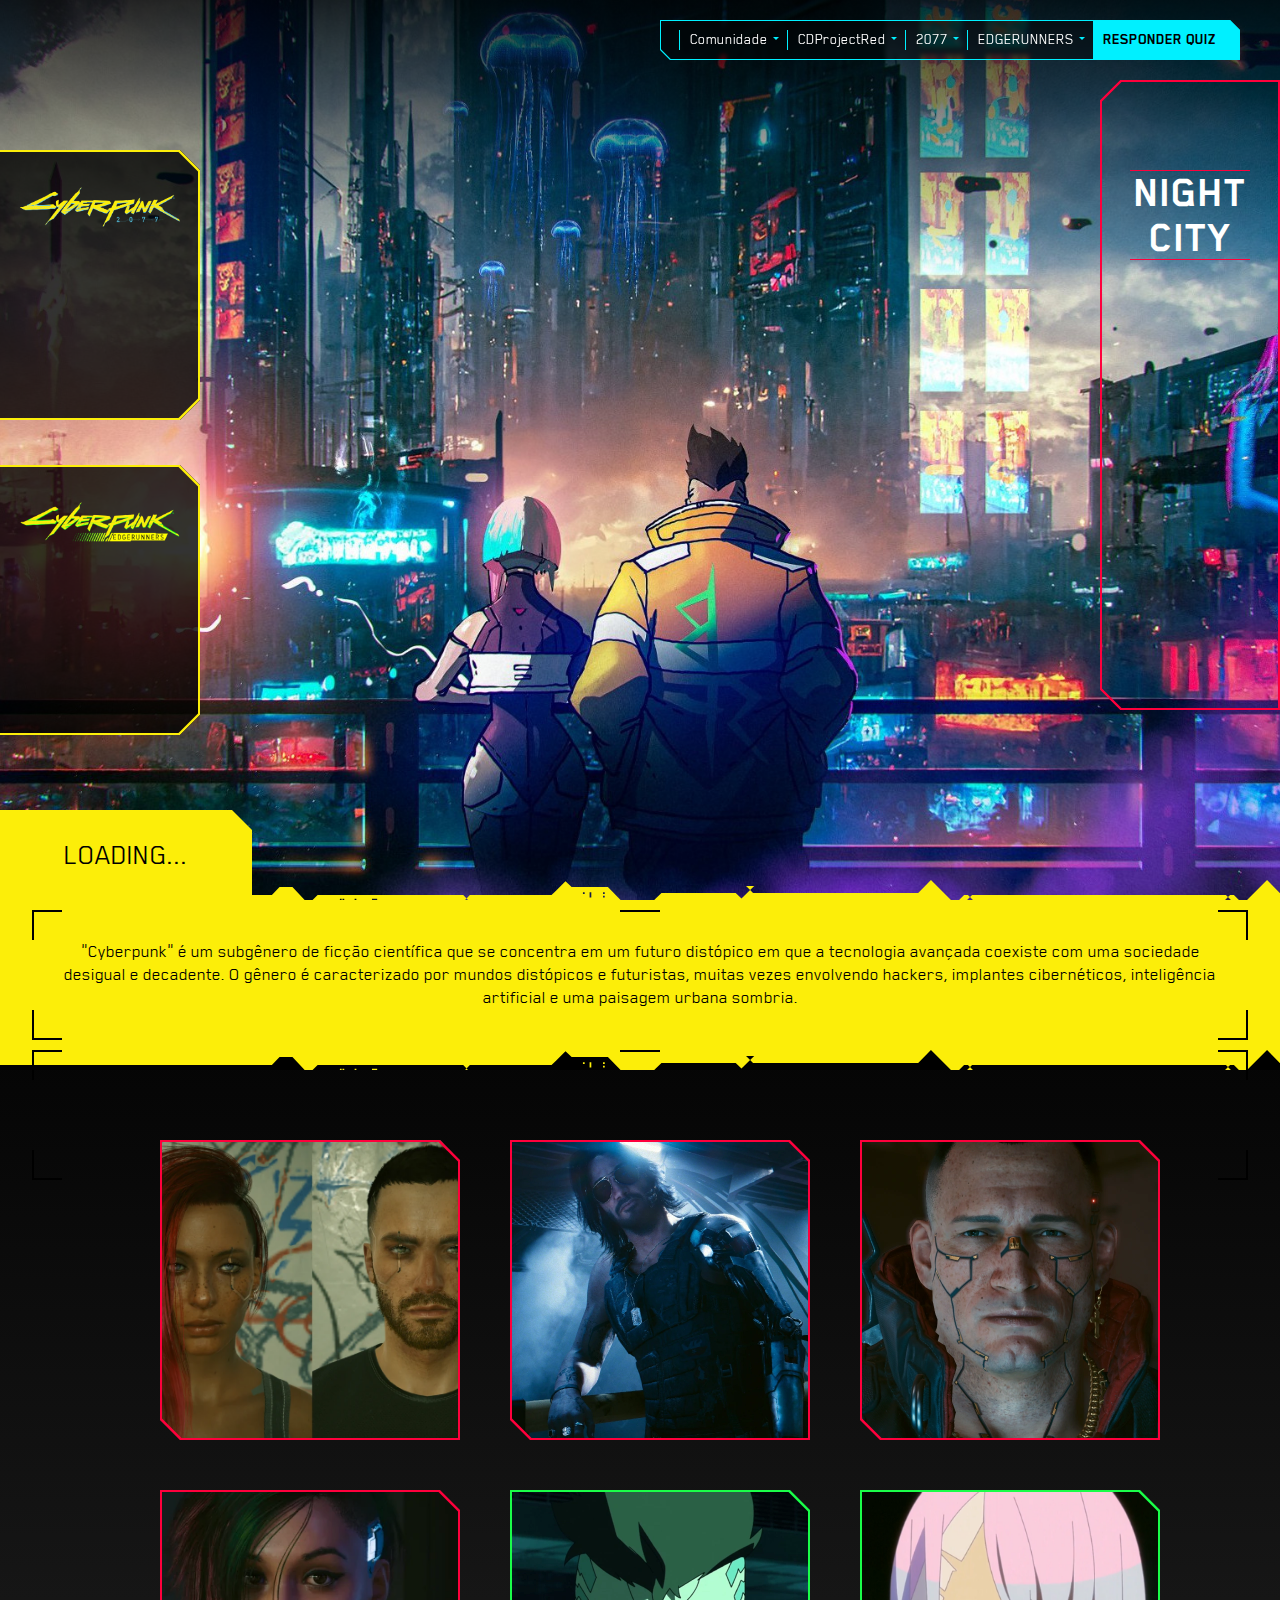
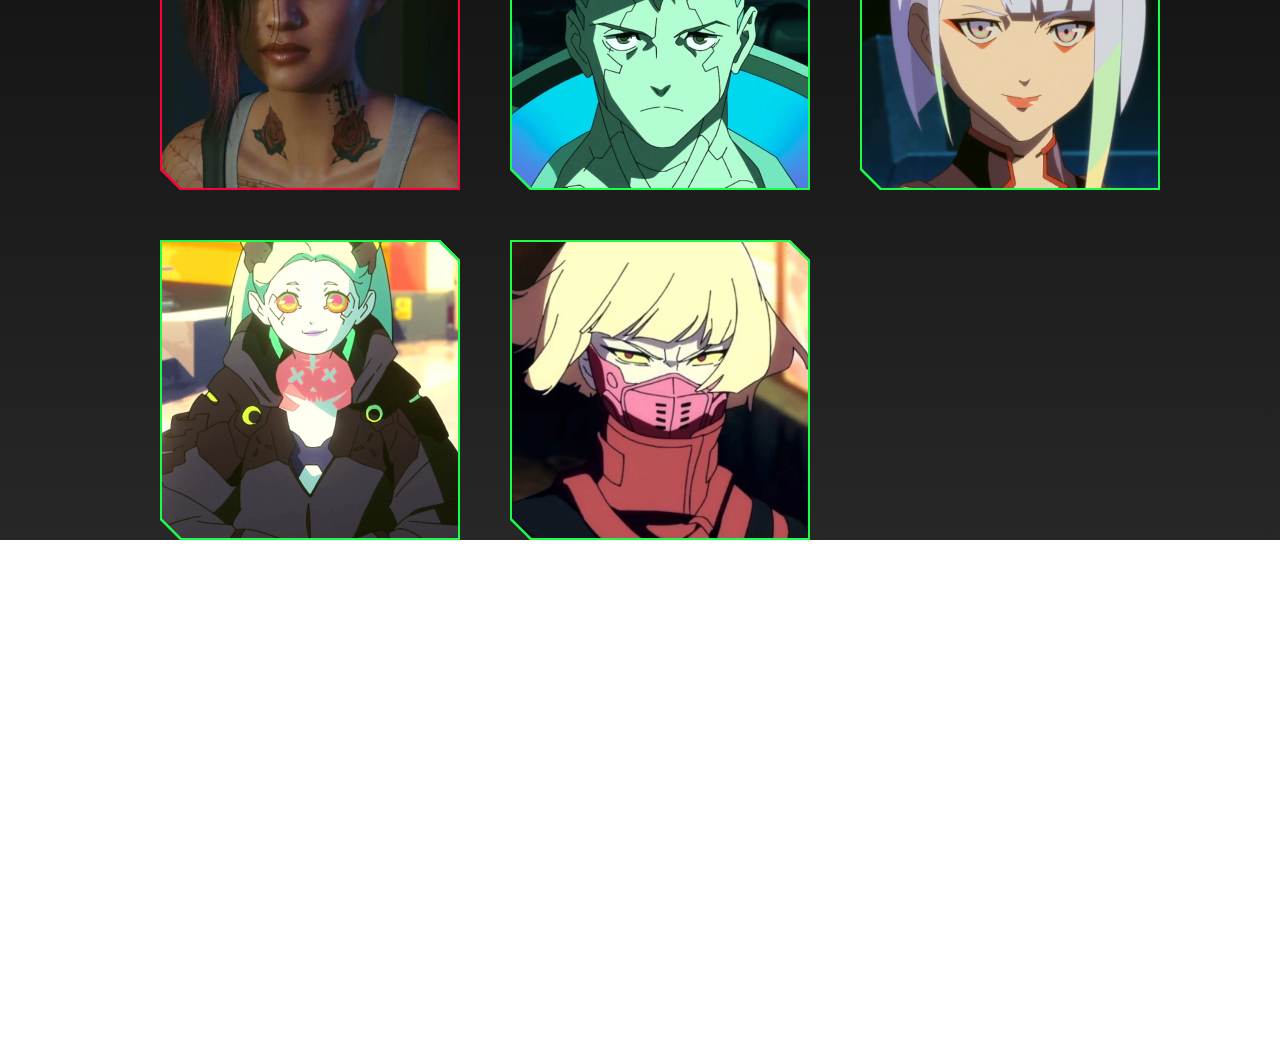
==== index.html @ 64bc7c27 "ttfrrrrrdd" ====
<!DOCTYPE html>
<html lang="pt-br">
<head>
    <meta charset="UTF-8">
    <meta http-equiv="X-UA-Compatible" content="IE=edge">
    <meta name="viewport" content="width=device-width, initial-scale=1.0">
    <link rel="stylesheet" href="main.css">
    <script defer async src="main.js"></script>
    <title>CyberPunk</title>
</head>
<body>
    <header>
        <div class="menu">
            <nav>
                <ul>
                    <li>
                        <span>Comunidade</span>
                        <ul>
                            <li>teste</li>
                            <li>teste</li>
                        </ul>
                    </li>
                    <li>
                        <span>CDProjectRed</span>
                        <ul>
                            <li>teste</li>
                            <li>teste</li>
                        </ul>
                    </li>
                    <li>
                        <span>2077</span>
                        <ul>
                            <li>teste</li>
                            <li>teste</li>
                        </ul>
                    </li>
                    <li>
                        <span>EDGERUNNERS</span>
                        <ul>
                            <li>teste</li>
                            <li>teste</li>
                        </ul>
                    </li>
                    <a href="quiz/quiz.html"><span>RESPONDER QUIZ</span></a>
                    <div class="canto"></div>
                </ul>
            </nav>
        </div>
        <div id="baixo">
            <div class="selecionar">
                <div>
                    <div class="esquerda">
                        <img src="img/logo-2077.png" alt="LOGO DO CYBERPUNK 2077">
                        <a href="https://google.com" class="bb">
                            SAIBA MAIS
                            <span>SAIBA MAIS</span>
                        </a>
                    </div>
                    <p>
                        Cyberpunk 2077 é um jogo eletrônico de RPG de ação desenvolvido pela CD Projekt Red e publicado pela CD Projekt. A história do jogo é ambientada em Night City, um mundo aberto situado no universo fictício de Cyberpunk. Ele é jogado a partir de uma perspectiva em primeira pessoa, com os jogadores controlando um mercenário personalizável conhecido como V, que pode adquirir habilidades de hacking e maquinários, um arsenal de armas de longo alcance e opções de combate no estilo corpo a corpo.
                    </p>
                </div>
                <div>
                    <div class="esquerda">
                        <img src="img/logo-edgerunners.png" alt="LOGO DO CYBERPUNK EDGEGUNNERS">
                        <a href="https://google.com" class="bb">
                            SAIBA MAIS
                            <span>SAIBA MAIS</span>
                        </a>
                    </div>
                    <p>
                        "Cyberpunk: Edgerunners" é uma série de anime baseada no universo do jogo de RPG "Cyberpunk 2077". Ela é uma colaboração entre a CD Projekt Red, a desenvolvedora do jogo, e a Netflix, uma plataforma de streaming de entretenimento. A série é ambientada no mesmo universo futurista distópico de alta tecnologia de "Cyberpunk 2077", com elementos de ficção científica, distopia, implantes cibernéticos e narrativas complexas. 
                    </p>
                </div>
            </div>
            <div id="lateral">
                <h1>NIGHT CITY</h1>
                <a href="#">DESCUBRA</a>
            </div>
        </div>
    </header>
    <main>
        <section id="conteudo">
            <div class="loading"><span>LOADING...</span></div>
                <section class="introducao">
                    <div>
                        <p>"Cyberpunk" é um subgênero de ficção científica que se concentra em um futuro distópico em que a tecnologia avançada coexiste com uma sociedade desigual e decadente. O gênero é caracterizado por mundos distópicos e futuristas, muitas vezes envolvendo hackers, implantes cibernéticos, inteligência artificial e uma paisagem urbana sombria.</p>
                    </div>
                    <div></div>
                </section>
                <section id="grid">
                    <div class="cp2077">
                        <div class="texto">
                            <p>Lorem ipsum dolor sit amet consectetur adipisicing elit. Sapiente sequi ad quaerat odit distinctio exercitationem corrupti, laboriosam recusandae, quia, voluptatum inventore eius est ex pariatur necessitatibus nam sit. Quisquam, atque!</p>
                        </div>
                    </div>
                    <div class="cp2077">
                        <div class="texto">
                            <p>Lorem ipsum dolor sit amet consectetur adipisicing elit. Sapiente sequi ad quaerat odit distinctio exercitationem corrupti, laboriosam recusandae, quia, voluptatum inventore eius est ex pariatur necessitatibus nam sit. Quisquam, atque!</p>
                        </div>
                    </div>
                    <div class="cp2077">
                        <div class="texto">
                            <p>Lorem ipsum dolor sit amet consectetur adipisicing elit. Sapiente sequi ad quaerat odit distinctio exercitationem corrupti, laboriosam recusandae, quia, voluptatum inventore eius est ex pariatur necessitatibus nam sit. Quisquam, atque!</p>
                        </div>
                    </div>
                    <div class="cp2077">
                        <div class="texto">
                            <p>Lorem ipsum dolor sit amet consectetur adipisicing elit. Sapiente sequi ad quaerat odit distinctio exercitationem corrupti, laboriosam recusandae, quia, voluptatum inventore eius est ex pariatur necessitatibus nam sit. Quisquam, atque!</p>
                        </div>
                    </div>
                    <div class="edgerunners">
                        <div class="texto2">
                            <p>Lorem ipsum dolor sit amet consectetur adipisicing elit. Sapiente sequi ad quaerat odit distinctio exercitationem corrupti, laboriosam recusandae, quia, voluptatum inventore eius est ex pariatur necessitatibus nam sit. Quisquam, atque!</p>
                        </div>
                    </div>
                    <div class="edgerunners">
                        <div class="texto2">
                            <p>Lorem ipsum dolor sit amet consectetur adipisicing elit. Sapiente sequi ad quaerat odit distinctio exercitationem corrupti, laboriosam recusandae, quia, voluptatum inventore eius est ex pariatur necessitatibus nam sit. Quisquam, atque!</p>
                        </div>
                    </div>
                    <div class="edgerunners">
                        <div class="texto2">
                            <p>Lorem ipsum dolor sit amet consectetur adipisicing elit. Sapiente sequi ad quaerat odit distinctio exercitationem corrupti, laboriosam recusandae, quia, voluptatum inventore eius est ex pariatur necessitatibus nam sit. Quisquam, atque!</p>
                        </div>
                    </div>
                    <div class="edgerunners">
                        <div class="texto2">
                            <p>Lorem ipsum dolor sit amet consectetur adipisicing elit. Sapiente sequi ad quaerat odit distinctio exercitationem corrupti, laboriosam recusandae, quia, voluptatum inventore eius est ex pariatur necessitatibus nam sit. Quisquam, atque!</p>
                        </div>
                    </div>
                </section>
                <!--
                Tanto o jogo "Cyberpunk 2077" quanto o anime "Cyberpunk: Edgerunners" se enquadram nesse subgênero. O jogo foi desenvolvido pela CD Projekt Red e lançado em dezembro de 2020. Ele se passa em um futuro distópico em Night City, uma metrópole gigantesca e violenta controlada por corporações poderosas. Os jogadores assumem o papel de um mercenário conhecido como "V", que busca uma imortalidade cibernética. O jogo tem sido elogiado por sua narrativa envolvente, gráficos impressionantes e jogabilidade imersiva, mas também criticado por bugs e problemas de desempenho no lançamento.
                O anime "Cyberpunk: Edgerunners" é uma série produzida pela Netflix em parceria com o estúdio Trigger. A história se passa em Night City alguns anos antes dos eventos do jogo "Cyberpunk 2077". A trama segue um jovem mercenário chamado "Edgerunner" que luta para sobreviver em um mundo onde a tecnologia se mistura com a criminalidade. O anime está previsto para ser lançado em 2022 e tem sido altamente antecipado pelos fãs do gênero cyberpunk e dos trabalhos anteriores do estúdio Trigger.
                -->
        </section>
    </main>
    <footer>

    </footer>
</body>
</html>
---- main.css ----
@keyframes glitch {
    0% {
        clip-path: polygon(0 2%,100% 2%,100% 5%,0 5%);
        opacity: 1;
        transform: translateZ(0)
    }

    2% {
        clip-path: polygon(0 78%,100% 78%,100% 100%,0 100%);
        transform: translate(-5px)
    }

    6% {
        clip-path: polygon(0 78%,100% 78%,100% 100%,0 100%);
        transform: translate(5px)
    }

    8% {
        clip-path: polygon(0 78%,100% 78%,100% 100%,0 100%);
        transform: translate(-5px)
    }

    9% {
        clip-path: polygon(0 78%,100% 78%,100% 100%,0 100%);
        transform: translate(0)
    }

    10% {
        clip-path: polygon(0 54%,100% 54%,100% 44%,0 44%);
        transform: translate3d(5px,0,0)
    }

    13% {
        clip-path: polygon(0 54%,100% 54%,100% 44%,0 44%);
        transform: translateZ(0)
    }

    13.1% {
        clip-path: polygon(0 0,0 0,0 0,0 0);
        transform: translate3d(5px,0,0)
    }

    15% {
        clip-path: polygon(0 60%,100% 60%,100% 40%,0 40%);
        transform: translate3d(5px,0,0)
    }

    20% {
        clip-path: polygon(0 60%,100% 60%,100% 40%,0 40%);
        transform: translate3d(-5px,0,0)
    }

    20.1% {
        clip-path: polygon(0 0,0 0,0 0,0 0);
        transform: translate3d(5px,0,0)
    }

    25% {
        clip-path: polygon(0 85%,100% 85%,100% 40%,0 40%);
        transform: translate3d(5px,0,0)
    }

    30% {
        clip-path: polygon(0 85%,100% 85%,100% 40%,0 40%);
        transform: translate3d(-5px,0,0)
    }

    30.1% {
        clip-path: polygon(0 0,0 0,0 0,0 0)
    }

    35% {
        clip-path: polygon(0 63%,100% 63%,100% 80%,0 80%);
        transform: translate(-5px)
    }

    40% {
        clip-path: polygon(0 63%,100% 63%,100% 80%,0 80%);
        transform: translate(5px)
    }

    45% {
        clip-path: polygon(0 63%,100% 63%,100% 80%,0 80%);
        transform: translate(-5px)
    }

    50% {
        clip-path: polygon(0 63%,100% 63%,100% 80%,0 80%);
        transform: translate(0)
    }

    55% {
        clip-path: polygon(0 10%,100% 10%,100% 0,0 0);
        transform: translate3d(5px,0,0)
    }

    60% {
        clip-path: polygon(0 10%,100% 10%,100% 0,0 0);
        opacity: 1;
        transform: translateZ(0)
    }

    60.1% {
        clip-path: polygon(0 0,0 0,0 0,0 0);
        opacity: 1
    }
    
    to {
        clip-path: polygon(0 0,0 0,0 0,0 0);
        opacity: 1
    }
}
@keyframes glitchc {
    0% {
        clip-path: polygon(0 2%,100% 2%,100% 5%,0 5%);
    }
    2% {
        clip-path: polygon(0 98%,100% 98%,100% 100%,0 100%);
        transform: translate(-80px)
    }
    6% {
        transform: translate(80px)
    }
    8% {
        transform: translate(-80px)
    }
    9% {
        transform: translate(0)
    }
    10% {
        clip-path: polygon(0 54%,100% 54%,100% 44%,0 44%);
        transform: translate(80px,0)
    }
    13.1% {
        clip-path: polygon(0 0,0 0,0 0,0 0);
    }
    15% {
        clip-path: polygon(0 60%,100% 60%,100% 50%,0 50%);
    }
    20.1% {
        clip-path: polygon(0 0,0 0,0 0,0 0);
    }
    25% {
        clip-path: polygon(0 85%,100% 85%,100% 70%,0 70%);
    }
    30% {
        transform: translate(-80px,0)
    }
    30.1% {
        clip-path: polygon(0 0,0 0,0 0,0 0)
    }
    35% {
        clip-path: polygon(0 63%,100% 63%,100% 80%,0 80%);
    }
    40% {
        transform: translate(80px)
    }
    45% {
        transform: translate(-80px)
    }
    50% {
        transform: translate(0)
    }
    55% {
        clip-path: polygon(0 10%,100% 10%,100% 0,0 0);
        transform: translate(80px,0)
    }
    60.1% {
        clip-path: polygon(0 0,100% 0,100% 100%, 0 100%);
        transform: translate(0, 0);
    }
}
@keyframes nightcity {
    0% {
        background-position: left;
        animation-delay: 5s;
        background-image: url(img/nightcity.webp);
    }
    30% {
        background-image: url(img/nightcity.jpg);
        background-position: right;
        animation-delay: 5s;
        opacity: 0.9;
    }
    50% {
        opacity: 1;
        background-image: url(img/nightcity.jpg);
        background-position: right;
        animation-delay: 5s;
    }
    80% {
        background-image: url(img/nightcity.webp);
        background-position: left;
        animation-delay: 5s;
        opacity: 0.9;
    }
    to {
        background-image: url(img/nightcity.webp);
        background-position: left;
        opacity: 1;
    }
}

@font-face {
    font-family: 'blender';
    src: url('fonts/blenderprobold.otf') format('truetype');
}
@font-face {
    font-family: 'blenderl';
    src: url('fonts/BlenderPro-Book.woff2') format('truetype');
}

:root {
    --cor-ciano: #00F0FF;
    --cor-amarelo: #FCEE09;
    --cor-vermelho: #FF003C;
    --cor-verde: #1afe49;
}

* {
    padding: 0;
    margin: 0;
}
html {
    font-size: 10px;
}
body {
    overflow-x: hidden;
    width: 100vw;
}

/* Cabeçalho */

header {
    background-image: url(img/back-edgerunners.jpg);
    background-position: center;
    background-size: cover;
    height: 100vh;
    width: inherit;
}
header::before {
    content: "";
    position: absolute;
    height: 30vh;
    width: 100vw;
    background-image: linear-gradient(to bottom, rgba(0, 0, 0, 0.8), rgba(0, 0, 0, 0));
}

/* Menu */

.menu {
    display: flex;
}
nav {
    color: white;
    font-size: 16px;
    font-family: 'blenderl', Arial, Helvetica, sans-serif;
    margin: 20px 40px 0 auto;
    height: 40px;
    width: 580px;
    backdrop-filter: blur(2px);
    z-index: 2;
}
nav::before {
    content: "";
    position: absolute;
    height: inherit;
    width: inherit;
    background-color: var(--cor-ciano);
    clip-path: polygon(
        0 0,
        calc(100% - 10px) 0,
        100% 10px,
        100% 100%,
        10px 100%,
        0 calc(100% - 10px),
        0 0,
        1px 1px,
        1px calc(100% - 10.7px),
        10.7px calc(100% - 1px),
        calc(100% - 1px) calc(100% - 1px),
        calc(100% - 1px) 10.7px,
        calc(100% - 10.7px) 1px,
        1px 1px);
}
nav::after {
    content: "";
    position: absolute;
    top: 0;
    left: 0;
    height: inherit;
    width: inherit;
    background-color: rgba(0, 0, 0, 0.383);
    clip-path: polygon(0 0, calc(100% - 10px) 0, 100% 10px, 100% 100%, 10px 100%, 0 calc(100% - 10px));
    z-index: -1;
}
nav > ul {
    display: flex;
    margin-left: 20px;
}
nav > ul > li, nav > ul > a {
    padding: 10px;
    padding-right: 20px;
    position: relative;
    list-style: none;
}
nav > ul > li > ul {
    position: absolute;
    width: 150px;
    height: 70px;
    color: white;
    background-color: rgba(0, 0, 0, 0.8);
    top: 100%;
    left: 0;
    backdrop-filter: blur(2px);
    clip-path: polygon(0 0, calc(100% - 10px) 0, 100% 10px, 100% 100%, 10px 100%, 0 calc(100% - 10px));
    list-style: none;
    visibility: hidden;
}
nav > ul > li > ul::before {
    content: "";
    position: absolute;
    width: inherit;
    height: inherit;
    top: 0;
    left: 0;
    background-color: var(--cor-ciano);
    clip-path: polygon(
        0 0,
        calc(100% - 10px) 0,
        100% 10px,
        100% 100%,
        10px 100%,
        0 calc(100% - 10px),
        0 0,
        1px 4px,
        1px calc(100% - 10.7px),
        10.7px calc(100% - 1px),
        calc(100% - 1px) calc(100% - 1px),
        calc(100% - 1px) 10.7px,
        calc(100% - 10.7px) 4px,
        1px 4px);
}
nav > ul > li > ul > li {
    position: relative;
    margin: 10px;
}
nav > ul > li > ul > li::before {
    content: "";
    position: absolute;
    left: -10px;
    top: 50%;
    background-color: var(--cor-ciano);
    height: 1px;
    width: 5px;
}
nav a {
    text-decoration: none;
    color: inherit;
    font-family: 'blender', Arial, Helvetica, sans-serif;
}
nav > ul > a {
    color: black;
    background-color: var(--cor-ciano);
    margin-left: -1px;
    height: 20px;
    width: 120px;
    clip-path: polygon(0 0, calc(100% - 10px) 0, 100% 10px, 100% 100%, 0 100%);
}
nav > ul > li:nth-child(4):hover ~ a::after {
    content: "";
    position: absolute;
    top: 10px;
    left: 0;
    height: 20px;
    width: 1px;
    background-color: black;
    z-index: 1;
}
nav > ul > li span::before {
    content: "";
    position: absolute;
    top: 10px;
    left: -1px;
    height: 20px;
    width: 1px;
    background-color: var(--cor-ciano);
}
nav > ul > li span::after {
    content: "";
    position: absolute;
    top: 17px;
    left: calc(100% - 15px);
    height: 3px;
    width: 6px;
    background-color: var(--cor-ciano);
    clip-path: polygon(
        0 0,
        100% 0,
        50% 100%
    );
    transition: .3s;
}
nav > ul > li:hover {
    color: black;
    background-color: var(--cor-ciano);
    cursor: default;
}
nav > ul > li:hover > ul {
    visibility: visible;
}
nav > ul > li:hover span::before {
    display: none;
}
.canto {
    position: absolute;
    height: 100%;
    width: 21px;
    left: 0;
    clip-path: polygon(0 0, 100% 0, 100% 100%, 10px 100%, 0 calc(100% - 10px));
}
nav > ul > li:nth-child(1):hover ~ .canto{
    background-color: var(--cor-ciano);
}

/* Selecionar o cyberpunk */

.selecionar {
    height: 70vh;
    width: 100%;
    display: grid;
    grid-template-rows: 1fr 1fr;
    margin: 10vh auto 10vh 0;
}
.selecionar > div {
    width: 20rem;
    height: 30vh;
    display: flex;
    align-items: center;
    background-color: rgba(0, 0, 0, 0.8);
    clip-path: polygon(
        0 0,
        calc(100% - 20px) 0,
        100% 20px,
        100% calc(100% - 20px),
        calc(100% - 20px) 100%,
        0 100%
    );
    position: relative;
    z-index: 1;
    transition: .5s;
}
.selecionar > div > .esquerda {
    display: flex;
    flex-direction: column;
    height: 33rem;
    width: 29rem;
    position: relative;
}
.selecionar > div > .esquerda::before {
    content: "";
    position: absolute;
    top: 0;
    left: 0;
    width: inherit;
    height: inherit;
    background-color: var(--cor-amarelo);
    clip-path: polygon(
        calc(100% - 1px) 6rem,
        100% 6rem,
        100% calc(100% - 6rem),
        calc(100% - 1px) calc(100% - 6rem)
    );
}
.selecionar > div > p {
    color: white;
    font-family: 'blenderl', Arial, Helvetica, sans-serif;
    padding: 2.5rem;
    margin-left: 3rem;
    font-size: 1.9rem;
    display: none;
    text-align: justify;
}
.selecionar > div:hover {
    width: 70rem;
    height: 33rem;
    transition: 1s;
    z-index: 1;
}
.selecionar > div:hover > p {
    animation: glitchc .7s ;
    animation-iteration-count: unset;
    display: block;
}
.selecionar > div:hover img {
    width: 24rem;
    height: 6rem;
    margin: 6rem 0 0 3rem;
    transition: 1s;
}
.selecionar > div:hover .bb {
    width: 10rem;
    opacity: 1;
    transition: 1s;
}
.selecionar > div::before {
    content: "";
    position: absolute;
    top: 0;
    left: 0;
    width: inherit;
    height: inherit;
    clip-path: polygon(
        0 0,
        calc(100% - 20px) 0,
        100% 20px,
        100% calc(100% - 20px),
        calc(100% - 20px) 100%,
        0 100%,
        0 0,
        
        0 2px,
        0 calc(100% - 2px),
        calc(100% - 21.5px) calc(100% - 2px),
        calc(100% - 2px) calc(100% - 21.5px),
        calc(100% - 2px) 21.5px,
        calc(100% - 21.5px) 2px,
        0 2px);
    background-color: var(--cor-amarelo);
}
.selecionar > div img {
    width: 16rem;
    height: 4rem;
    margin: auto;
    display: block;
}
.bb {
    padding: 1.4rem 5.4rem;
    margin: 8rem 0 0 4rem;
    position: relative;
    color: black;
    font-size: 2rem;
    font-family: 'blender', Arial, Helvetica, sans-serif;
    background-image: url(img/botao.svg);
    background-repeat: no-repeat;
    background-size: contain;
    text-decoration: none;
    list-style: none;
    display: inline-block;
    opacity: 0;
}
.bb span {
    animation: glitch 3.5s linear infinite;
    top: 0;
    left: 0;
    padding: inherit;
    width: inherit;
    position: absolute;
    color: inherit;
    font-size: inherit;
    font-family: 'blender', Arial, Helvetica, sans-serif;
    background-image: url(img/botao.svg);
    background-repeat: no-repeat;
    background-size: contain;
    text-decoration: none;
    list-style: none;
}

/* lateral */

#baixo {
    display: flex;
}
#lateral {
    height: 70vh;
    width: 20vh;
    margin-top: 20px;
    font-family: 'blender', Arial, Helvetica, sans-serif;
    clip-path: polygon(
        20px 0,
        100% 0,
        100% 100%,
        20px 100%,
        0 calc(100% - 20px),
        0 20px);
    transition: .3s;
    position: relative;
    box-shadow: 1px 1px black;
}
#lateral::before {
    content: "";
    position: absolute;
    height: inherit;
    width: inherit;
    background-color: var(--cor-vermelho);
    clip-path: polygon(
        20px 0,
        100% 0,
        100% 100%,
        20px 100%,
        0 calc(100% - 20px),
        0 20px,
        20px 0,

        21.5px 2px,
        2px 21.5px,
        2px calc(100% - 21.5px),
        21.5px calc(100% - 2px),
        calc(100% - 2px) calc(100% - 2px),
        calc(100% - 2px) 2px,
        21.5px 2px);
}
#lateral::after {
    content: "";
    position: absolute;
    left: 0;
    top: 0;
    width: inherit;
    height: inherit;
    clip-path: polygon(
        20px 0,
        100% 0,
        100% 100%,
        20px 100%,
        0 calc(100% - 20px),
        0 20px,
        20px 0);
    animation: nightcity 10s infinite;
    background-position: center;
    background-size: cover;
    background-repeat: no-repeat;
    z-index: -1;
}
#lateral:hover {
    width: 40vh;
    transition: .7s;
}
#lateral:hover h1 {
    width: 28vh;
    line-height: 10vh;
}
#lateral:hover h1::before {
    clip-path: polygon(
        0 2vh,
        2px 2vh,
        2px calc(100% - 2vh),
        0 calc(100% - 2vh),
        0 2vh,
        
        calc(100% - 2px) 2vh,
        calc(100% - 2px) calc(100% - 2vh),
        100% calc(100% - 2vh),
        100% 2vh);
}
#lateral:hover a {
    opacity: 1;
    transition: 1s;
}
#lateral:hover a::after {
    opacity: 1;
}
#lateral h1 {
    font-family: 'blender', Arial, Helvetica, sans-serif;
    font-size: 5vh;
    color: white;
    text-align: center;
    height: 10vh;
    width: 20vh;
    margin: auto;
    margin-top: 10vh;
    position: relative;
    line-height: 5vh;
}
#lateral h1::before {
    content: "";
    position: absolute;
    height: inherit;
    width: inherit;
    top: 0;
    left: 0;
    background-color: var(--cor-vermelho);
    clip-path: polygon(
        3rem 0,
        calc(100% - 3rem) 0,
        calc(100% - 3rem) 1px,
        3rem 1px,
        3rem 0,

        3rem calc(100% - 1px),
        calc(100% - 3rem) calc(100% - 1px),
        calc(100% - 3rem) 100%,
        3rem 100%
    );
}
#lateral a {
    display: block;
    color: var(--cor-ciano);
    text-decoration: none;
    width: 27vh;
    height: 6vh;
    margin: auto;
    margin-top: 30vh;
    background-color: rgba(0, 0, 0, 0.8);
    clip-path: polygon(3vh 0,
    100% 0,
    calc(100% - 3vh) 100%,
    0 100%);
    transition: .5s;
    font-size: 1.8vh;
    text-align: center;
    position: relative;
    line-height: 6vh;
    opacity: 0;
}
#lateral a::before {
    content: "";
    position: absolute;
    height: inherit;
    width: inherit;
    top: 0;
    left: 0;
    background-color: var(--cor-ciano);
    clip-path: polygon(
        5vh 0,
        100% 0,
        100% 100%,
        0 100%,
        0 calc(100% - 15px),
        13px calc(100% - 2px),
        100% calc(100% - 2px),
        100% 15px,
        calc(100% - 13px) 2px,
        0 2px);
}
#lateral a::after {
    content: "";
    position: absolute;
    height: inherit;
    width: inherit;
    top: 0;
    left: 0;
    background-color: var(--cor-ciano);
    clip-path: polygon(
        5vh 2vh,
        calc(5vh + 1px) 2vh,
        calc(5vh + 1px) 4vh,
        5vh 4vh,
        5vh 2vh,
        
        calc(100% - 5vh - 1px) 2vh,
        calc(100% - 5vh - 1px) 4vh,
        calc(100% - 5vh) 4vh,
        calc(100% - 5vh) 2vh);
    opacity: 0;
}

/* Conteudo */

main {
    position: relative;
}
#conteudo {
    color: white;
    background-image: linear-gradient(to bottom, black, rgb(39, 39, 39));
    text-align: justify;
    font-family: 'blenderl', Arial, Helvetica, sans-serif;
    display: flex;
    flex-direction: column;
    z-index: -2;
}
#conteudo .loading {
    height: 10vh;
    width: 28vh;
    display: flex;
    align-items: center;
    justify-content: center;
    font-size: 3rem;
    color: black;
    background-color: var(--cor-amarelo);
    clip-path: polygon(
        0 0,
        calc(100% - 20px) 0,
        100% 20px,
        100% 100%,
        0 100%
    );
    position: absolute;
    top: -10vh;
}

/* introducao */

.introducao {
    height: 17rem;
    width: 100vw;
    color: black;
    background-color: var(--cor-amarelo);
    text-align: center;
    font-size: 1.9rem;
    position: relative;
}
.introducao::before {
    content: "";
    position: absolute;
    top: -2rem;
    left: 0;
    width: 100%;
    height: 2rem;
    background-image: url(img/divisao-amarela.svg);
}
.introducao::after {
    content: "";
    position: absolute;
    transform: translate(0, -100%);
    top: 100%;
    left: 0;
    width: 100%;
    height: 2rem;
    background-image: url(img/divisao.svg);
}
.introducao div {
    height: 13rem;
    width: 95vw;
    margin: 1rem auto;
    position: relative;
}
.introducao div::before {
    content: "";
    position: absolute;
    height: inherit;
    width: inherit;
    top: 0;
    left: 0;
    background-color: black;
    clip-path: polygon(
        0 0,
        100% 0,
        100% 100%,
        0 100%,
        0 calc(100% - 3rem),
        2px calc(100% - 3rem),
        2px calc(100% - 2px),
        3rem calc(100% - 2px),
        3rem 100%,
        calc(100% - 3rem) 100%,
        calc(100% - 3rem) calc(100% - 2px),
        calc(100% - 2px) calc(100% - 2px),
        calc(100% - 2px) calc(100% - 3rem),
        100% calc(100% - 3rem),
        100% 3rem,
        calc(100% - 2px) 3rem,
        calc(100% - 2px) 2px,
        calc(100% - 3rem) 2px,
        calc(100% - 3rem) 0,
        calc(50% + 2rem) 0,
        calc(50% + 2rem) 2px,
        calc(50% - 2rem) 2px,
        calc(50% - 2rem) 0,
        3rem 0,
        3rem 2px,
        2px 2px,
        2px 3rem,
        0 3rem
    );
}
.introducao > div > p {
    padding: 3rem;
}

/* Grid */

#grid {
    width: 96rem;
    margin: auto;
    margin-top: 7rem;
    display: grid;
    grid-template-columns: 1fr 1fr 1fr;
    gap: 5rem;
}
#grid > div {
    width: 30rem;
    height: 30rem;
    margin: auto;
    position: relative;
}
#grid > div::before {
    content: "";
    position: absolute;
    width: inherit;
    height: inherit;
    clip-path: polygon(
        0 0,
        calc(100% - 20px) 0,
        100% 20px,
        100% 100%,
        20px 100%,
        0 calc(100% - 20px),
        0 0,
        2px 2px,
        2px calc(100% - 21.5px),
        21.5px calc(100% - 2px),
        calc(100% - 2px) calc(100% - 2px),
        calc(100% - 2px) 21.5px,
        calc(100% - 21.5px) 2px,
        2px 2px);
    z-index: 1;
}
#grid > .cp2077::before {
    background-color: var(--cor-vermelho);
}
#grid > .edgerunners::before {
    background-color: var(--cor-verde);
}
#grid > div::after {
    content: "";
    position: absolute;
    height: inherit;
    width: inherit;
    top: 0;
    left: 0;
    background-size: cover;
    background-position: center;
    clip-path: polygon(
        0 0,
        calc(100% - 20px) 0,
        100% 20px,
        100% 100%,
        20px 100%,
        0 calc(100% - 20px));
}

#grid > div:nth-child(1)::after {
    background-image: url(img/personagens/v.webp);
}
#grid > div:nth-child(2)::after {
    background-image: url(img/personagens/johnny.webp);
}
#grid > div:nth-child(3)::after {
    background-image: url(img/personagens/jackie.webp);
}
#grid > div:nth-child(4)::after {
    background-image: url(img/personagens/judy.webp);
}
#grid > div:nth-child(5)::after {
    background-image: url(img/personagens/david.webp);
}
#grid > div:nth-child(6)::after {
    background-image: url(img/personagens/lucy.webp);
}
#grid > div:nth-child(7)::after {
    background-image: url(img/personagens/rebecca.webp);
}
#grid > div:nth-child(8)::after {
    background-image: url(img/personagens/kiwi.webp);
}

.texto, .texto2 {
    position: absolute;
    height: 20rem;
    width: 50rem;
    top: 100%;
    left: 50%;
    transform: translate(-50%, 0);
    font-size: 2rem;
    background-color: rgba(0, 0, 0, 0.8);
    clip-path: polygon(
        calc(50% - 15rem + 20px) 0,
        calc(50% + 15rem) 0,
        calc(50% + 17rem) 1rem,
        100% 1rem,
        100% 100%,
        0 100%,
        0 1rem,
        calc(50% - 17rem) 1rem
    );
    z-index: 2;
    display: none;
    opacity: 0;
}
.texto::before, .texto2::before {
    content: "";
    position: absolute;
    width: inherit;
    height: inherit;
    clip-path: polygon(
        calc(50% - 15rem + 20px) 0,
        calc(50% + 15rem) 0,
        calc(50% + 17rem) 1rem,
        100% 1rem,
        100% 100%,
        0 100%,
        0 1rem,
        calc(50% - 17rem) 1rem,
        calc(50% - 15rem + 20px) 0,

        calc(50% - 15rem + 20px) 2rem,
        2px 2rem,
        2px calc(100% - 2px),
        calc(100% - 2px) calc(100% - 2px),
        calc(100% - 2px) 2rem,
        calc(50% - 15rem + 20px) 2rem
        );
    opacity: inherit;
}
.texto::before {
    background-color: var(--cor-vermelho);
}
.texto2::before {
    background-color: var(--cor-verde);
}
.texto p, .texto2 p {
    margin: 4rem 3rem;
    color: var(--cor-ciano);
}
#grid .cp2077:hover .texto, #grid .edgerunners:hover .texto2{
    display: block;
    opacity: 1;
}
/* Roda pé */

footer {
    height: 50rem;
}
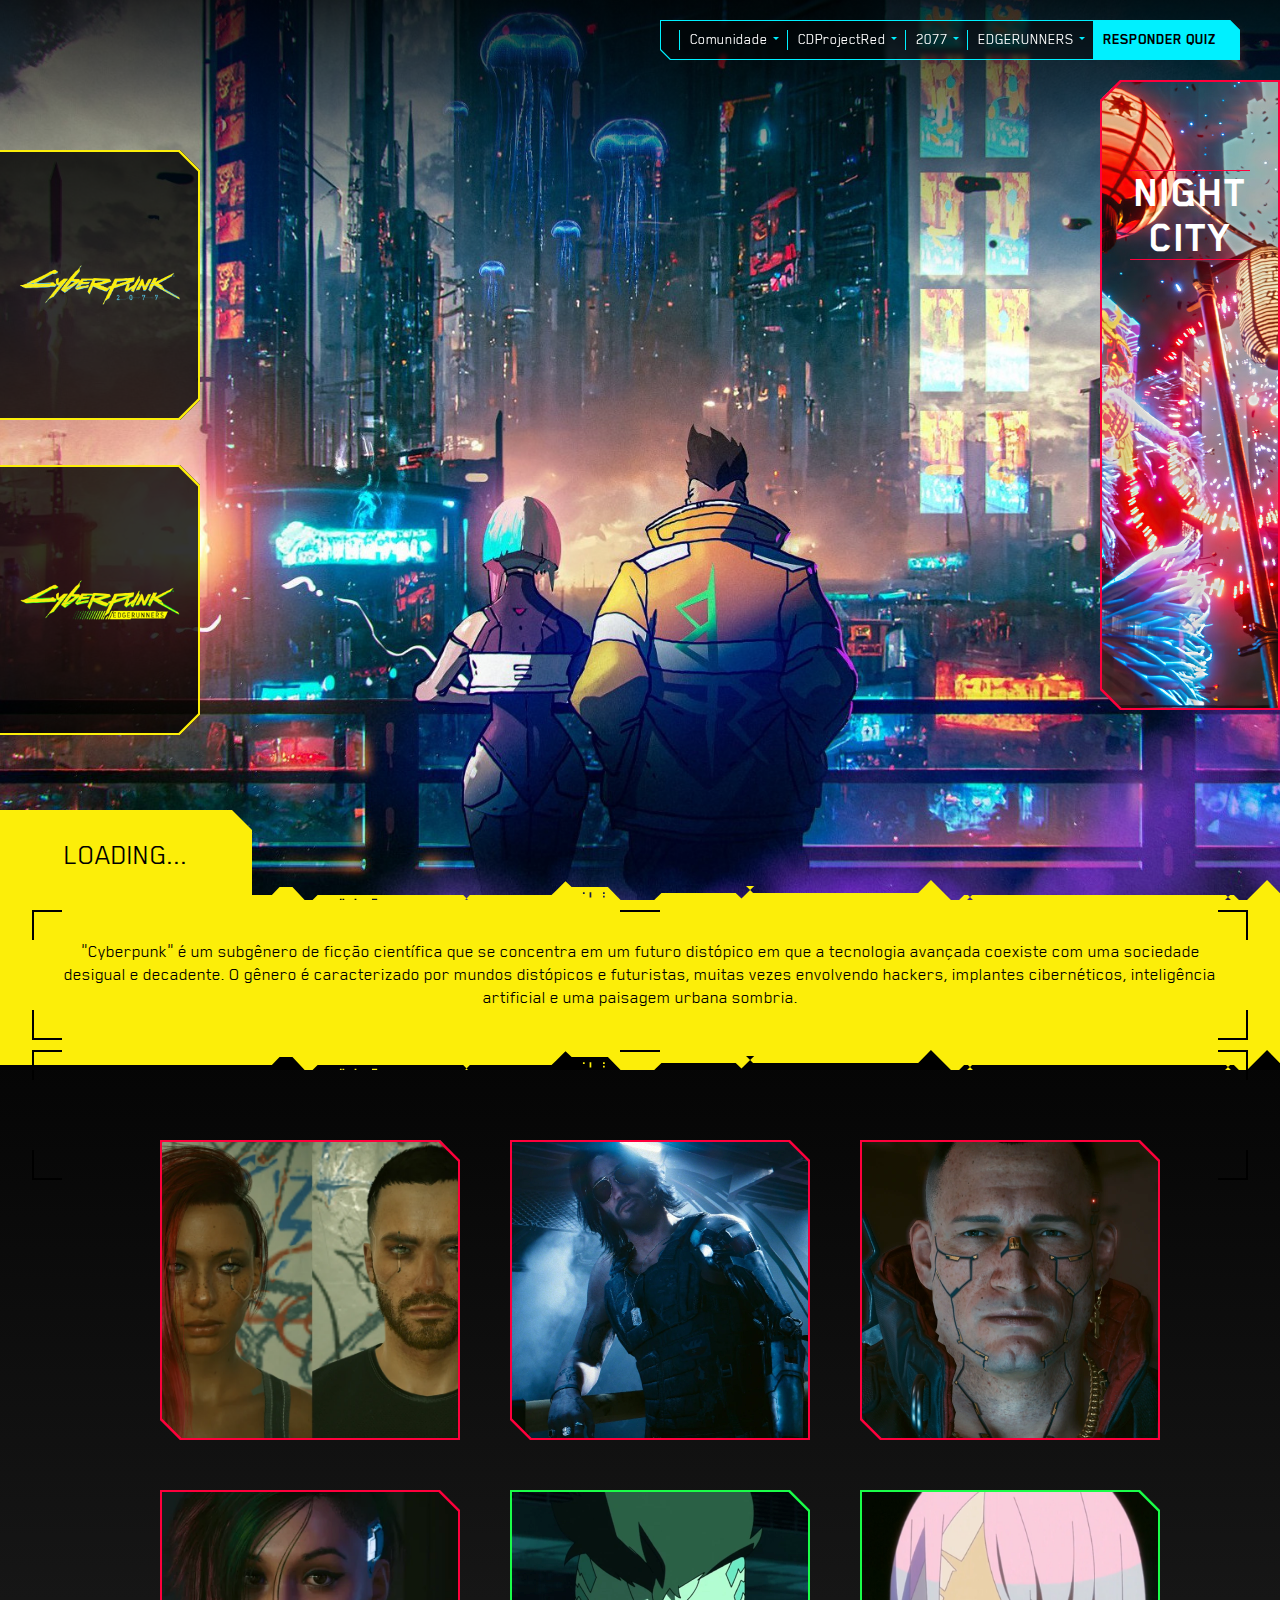
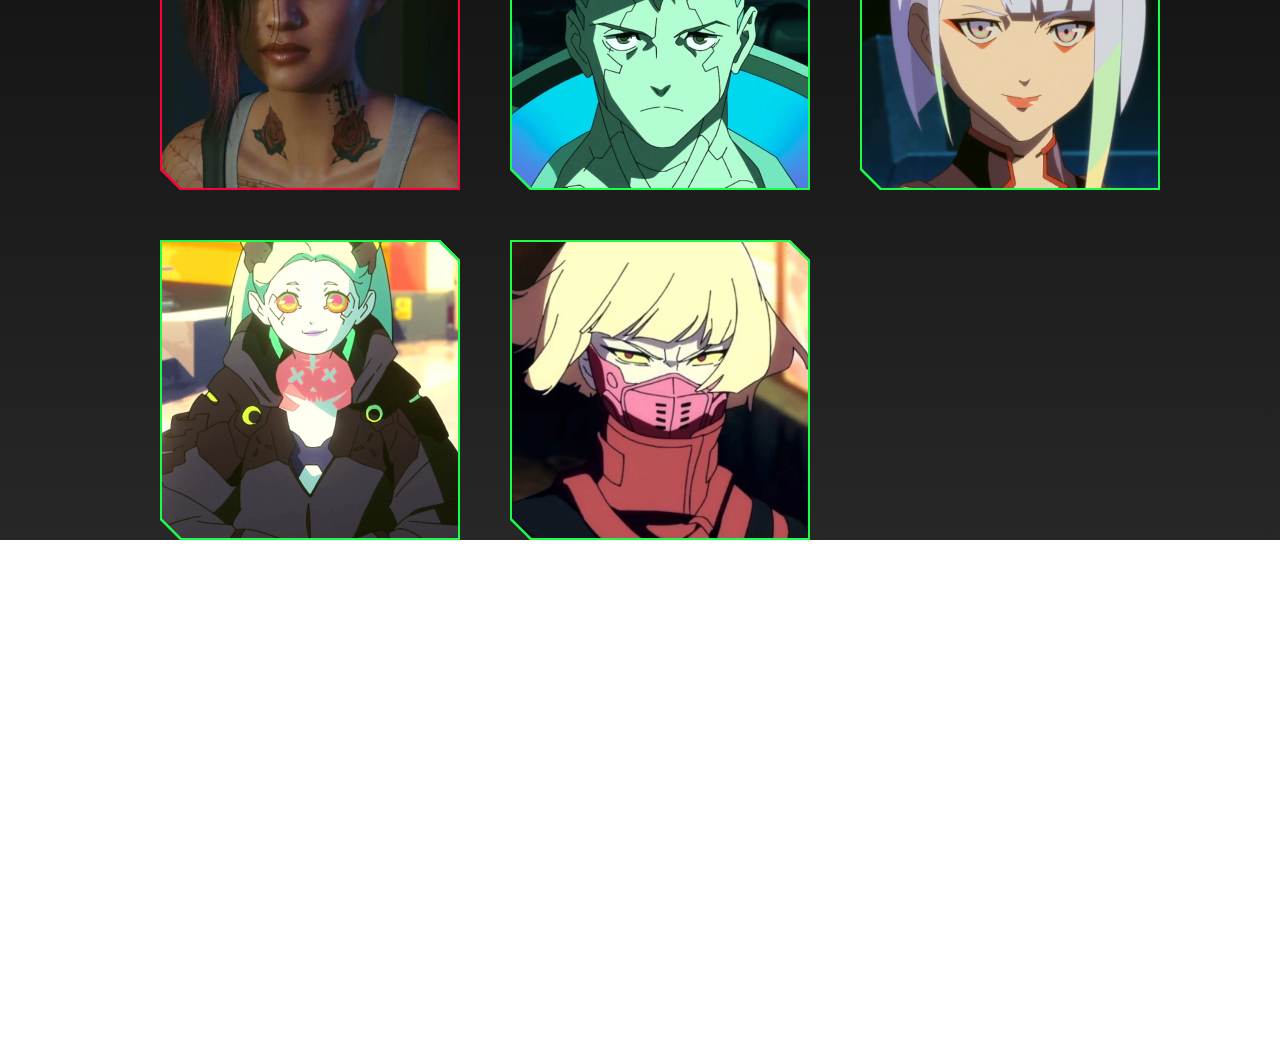
==== commit 67de36b1: "ffdfdffccccxc" ====
--- a/index.html
+++ b/index.html
@@ -76,6 +76,11 @@
             <div id="lateral">
                 <h1>NIGHT CITY</h1>
                 <a href="#">DESCUBRA</a>
+                <div class="textonightcity">
+                    <p>
+                        Night City possui amplas avenidas e densos arranha-céus urbanos que abrigam milhões de habitantes. Funciona como um estado independente, ostentando oficialmente o título de Cidade Livre, com a Corporação Arasaka exercendo uma forte influência sobre ela. A metrópole é considerada um local emocionante e empolgante para visitar, assim como um lugar interessante e vibrante para viver para aqueles com recursos, e um cenário infernal para os marginalizados da cidade. Seu slogan mundialmente famoso é "A Cidade dos Sonhos", originalmente alterado de "Cidade à Beira do Amanhã". Em 2077, Night City foi eleita o "Pior lugar para se viver na América".
+                    </p>
+                </div>
             </div>
         </div>
     </header>
--- a/main.css
+++ b/main.css
@@ -141,31 +141,6 @@
         clip-path: polygon(0 0,0 0,0 0,0 0);
     }
     25% {
-        clip-path: polygon(0 85%,100% 85%,100% 70%,0 70%);
-    }
-    30% {
-        transform: translate(-80px,0)
-    }
-    30.1% {
-        clip-path: polygon(0 0,0 0,0 0,0 0)
-    }
-    35% {
-        clip-path: polygon(0 63%,100% 63%,100% 80%,0 80%);
-    }
-    40% {
-        transform: translate(80px)
-    }
-    45% {
-        transform: translate(-80px)
-    }
-    50% {
-        transform: translate(0)
-    }
-    55% {
-        clip-path: polygon(0 10%,100% 10%,100% 0,0 0);
-        transform: translate(80px,0)
-    }
-    60.1% {
         clip-path: polygon(0 0,100% 0,100% 100%, 0 100%);
         transform: translate(0, 0);
     }
@@ -488,15 +463,15 @@
     z-index: 1;
 }
 .selecionar > div:hover > p {
-    animation: glitchc .7s ;
-    animation-iteration-count: unset;
     display: block;
 }
 .selecionar > div:hover img {
+    position: static;
+    transform: translate(0, 0);
+    animation: glitchc 1s ease-in-out;
     width: 24rem;
     height: 6rem;
     margin: 6rem 0 0 3rem;
-    transition: 1s;
 }
 .selecionar > div:hover .bb {
     width: 10rem;
@@ -531,7 +506,10 @@
 .selecionar > div img {
     width: 16rem;
     height: 4rem;
-    margin: auto;
+    position: absolute;
+    top: 50%;
+    left: 50%;
+    transform: translate(-50%, -50%);
     display: block;
 }
 .bb {
@@ -577,15 +555,13 @@
     margin-top: 20px;
     font-family: 'blender', Arial, Helvetica, sans-serif;
     clip-path: polygon(
-        20px 0,
+        0 0,
         100% 0,
         100% 100%,
-        20px 100%,
-        0 calc(100% - 20px),
-        0 20px);
+        0 100%
+    );
     transition: .3s;
     position: relative;
-    box-shadow: 1px 1px black;
 }
 #lateral::before {
     content: "";
@@ -609,6 +585,7 @@
         calc(100% - 2px) calc(100% - 2px),
         calc(100% - 2px) 2px,
         21.5px 2px);
+    z-index: 2;
 }
 #lateral::after {
     content: "";
@@ -625,39 +602,11 @@
         0 calc(100% - 20px),
         0 20px,
         20px 0);
-    animation: nightcity 10s infinite;
+    background-image: url(img/nightcity.jpg);
     background-position: center;
     background-size: cover;
     background-repeat: no-repeat;
-    z-index: -1;
-}
-#lateral:hover {
-    width: 40vh;
-    transition: .7s;
-}
-#lateral:hover h1 {
-    width: 28vh;
-    line-height: 10vh;
-}
-#lateral:hover h1::before {
-    clip-path: polygon(
-        0 2vh,
-        2px 2vh,
-        2px calc(100% - 2vh),
-        0 calc(100% - 2vh),
-        0 2vh,
-        
-        calc(100% - 2px) 2vh,
-        calc(100% - 2px) calc(100% - 2vh),
-        100% calc(100% - 2vh),
-        100% 2vh);
-}
-#lateral:hover a {
-    opacity: 1;
-    transition: 1s;
-}
-#lateral:hover a::after {
-    opacity: 1;
+    z-index: 1;
 }
 #lateral h1 {
     font-family: 'blender', Arial, Helvetica, sans-serif;
@@ -670,6 +619,7 @@
     margin-top: 10vh;
     position: relative;
     line-height: 5vh;
+    z-index: 2;
 }
 #lateral h1::before {
     content: "";
@@ -691,6 +641,7 @@
         calc(100% - 3rem) 100%,
         3rem 100%
     );
+    z-index: inherit;
 }
 #lateral a {
     display: block;
@@ -711,6 +662,7 @@
     position: relative;
     line-height: 6vh;
     opacity: 0;
+    z-index: 2;
 }
 #lateral a::before {
     content: "";
@@ -731,6 +683,7 @@
         100% 15px,
         calc(100% - 13px) 2px,
         0 2px);
+    z-index: inherit;
 }
 #lateral a::after {
     content: "";
@@ -752,6 +705,51 @@
         calc(100% - 5vh) 4vh,
         calc(100% - 5vh) 2vh);
     opacity: 0;
+    z-index: inherit;
+}
+#lateral .textonightcity {
+    height: 40rem;
+    width: 35rem;
+    position: absolute;
+    top: 10rem;
+    left: -35rem;
+    background-color: blue;
+    font-size: 2rem;
+    font-family: 'blenderl', Arial, Helvetica, sans-serif;
+    opacity: 0;
+}
+
+#lateral:hover {
+    clip-path: none;
+    width: 90vh;
+    transition: .7s;
+}
+#lateral:hover h1 {
+    width: 28vh;
+    line-height: 10vh;
+}
+#lateral:hover h1::before {
+    clip-path: polygon(
+        0 2vh,
+        2px 2vh,
+        2px calc(100% - 2vh),
+        0 calc(100% - 2vh),
+        0 2vh,
+        
+        calc(100% - 2px) 2vh,
+        calc(100% - 2px) calc(100% - 2vh),
+        100% calc(100% - 2vh),
+        100% 2vh);
+}
+#lateral:hover a {
+    opacity: 1;
+    transition: 1s;
+}
+#lateral:hover a::after {
+    opacity: 1;
+}
+#lateral:hover .textonightcity {
+    opacity: 1;
 }
 
 /* Conteudo */
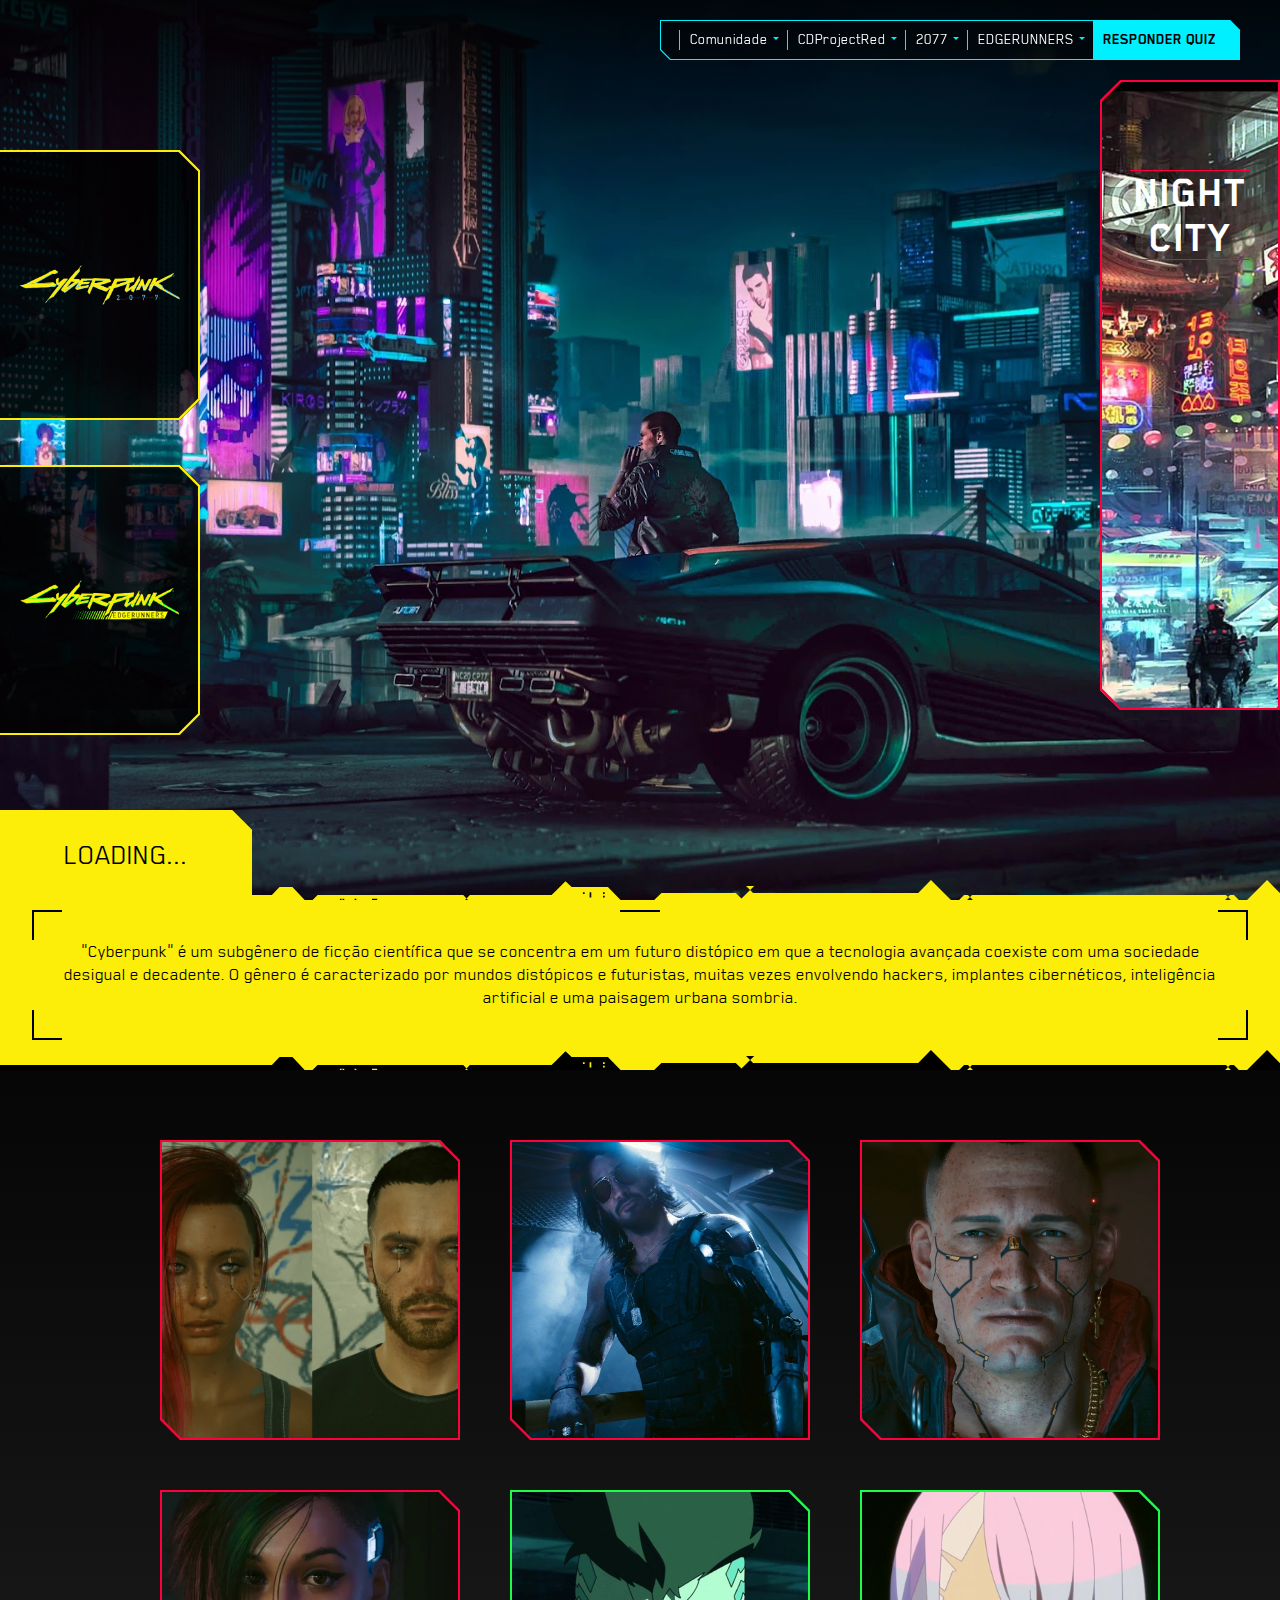
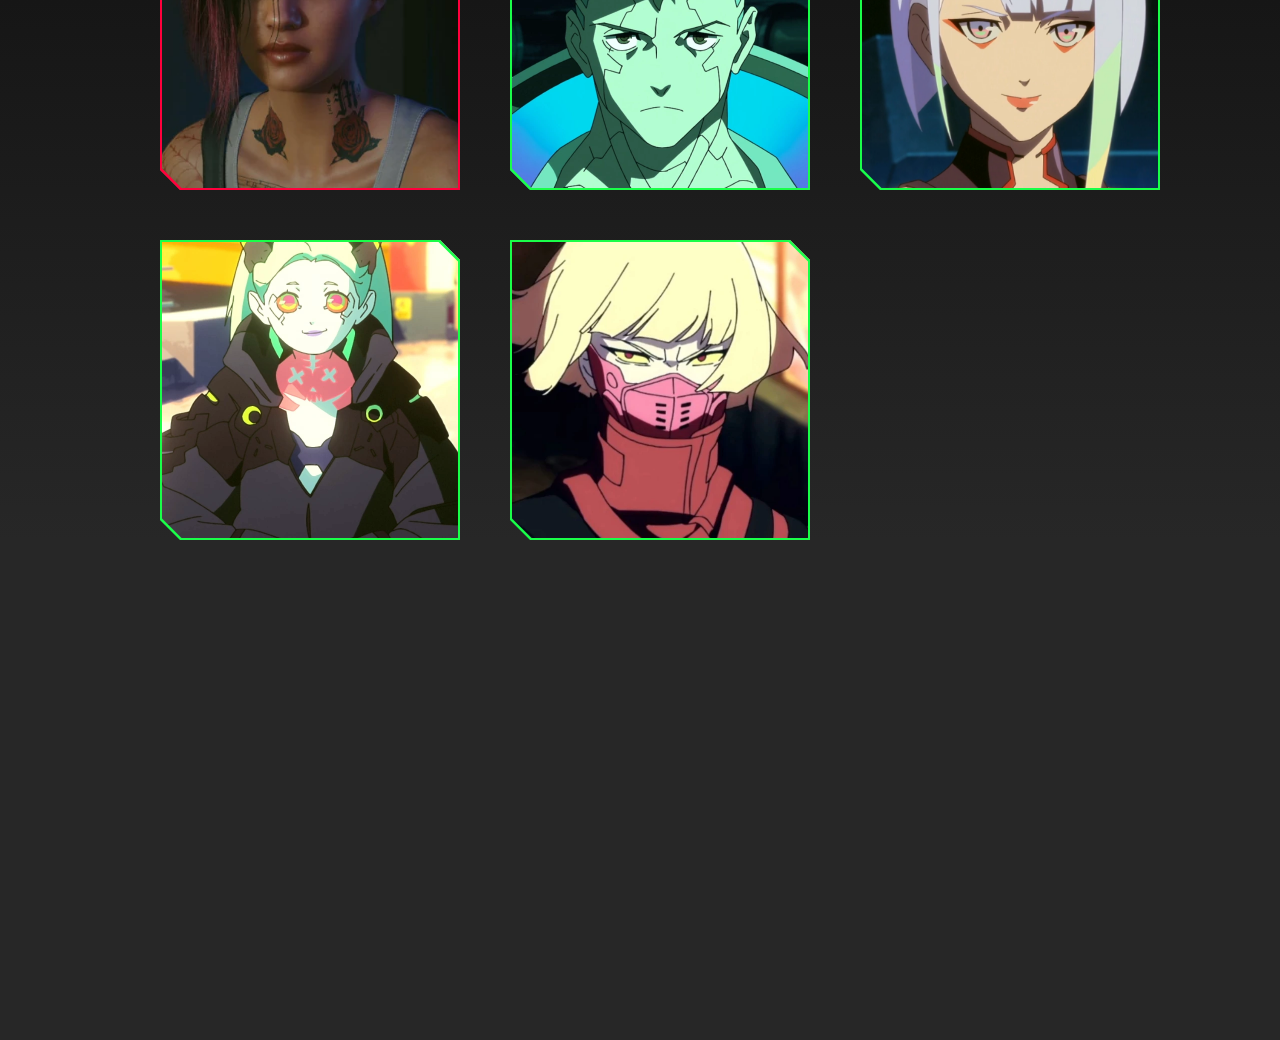
==== commit 9b8dd1df: "asd" ====
--- a/index.html
+++ b/index.html
@@ -86,52 +86,74 @@
     </header>
     <main>
         <section id="conteudo">
-            <div class="loading"><span>LOADING...</span></div>
+            <div class="loading">
+                LOADING...
+                <span>LOADING...</span>
+            </div>
                 <section class="introducao">
                     <div>
-                        <p>"Cyberpunk" é um subgênero de ficção científica que se concentra em um futuro distópico em que a tecnologia avançada coexiste com uma sociedade desigual e decadente. O gênero é caracterizado por mundos distópicos e futuristas, muitas vezes envolvendo hackers, implantes cibernéticos, inteligência artificial e uma paisagem urbana sombria.</p>
+                        <p>
+                            "Cyberpunk" é um subgênero de ficção científica que se concentra em um futuro distópico em que a tecnologia avançada coexiste com uma sociedade desigual e decadente. O gênero é caracterizado por mundos distópicos e futuristas, muitas vezes envolvendo hackers, implantes cibernéticos, inteligência artificial e uma paisagem urbana sombria.
+
+                        </p>
                     </div>
-                    <div></div>
                 </section>
                 <section id="grid">
                     <div class="cp2077">
                         <div class="texto">
-                            <p>Lorem ipsum dolor sit amet consectetur adipisicing elit. Sapiente sequi ad quaerat odit distinctio exercitationem corrupti, laboriosam recusandae, quia, voluptatum inventore eius est ex pariatur necessitatibus nam sit. Quisquam, atque!</p>
+                            <p>
+                                V, um apelido para Valerie/Vincent, é um mercenário envolvido em uma série de eventos singulares durante o ano de 2077, que desequilibraram o poder em Night City.
+                                V é o personagem controlado pelo jogador e o protagonista principal de Cyberpunk 2077. Seu gênero, aparência, atributos, vantagens e Caminhos de Vida são todos personalizáveis e têm um impacto na história.
+                            </p>
                         </div>
                     </div>
                     <div class="cp2077">
                         <div class="texto">
-                            <p>Lorem ipsum dolor sit amet consectetur adipisicing elit. Sapiente sequi ad quaerat odit distinctio exercitationem corrupti, laboriosam recusandae, quia, voluptatum inventore eius est ex pariatur necessitatibus nam sit. Quisquam, atque!</p>
+                            <p>
+                                Johnny Silverhand, nascido Robert John Linder, foi um famoso e influente rockerboy e o vocalista principal da banda Samurai antes de sua separação em 2008. Um veterano militar que definiu o movimento rockerboy para o que é hoje, ele foi a figura mais proeminente que lutou contra o governo corrupto da NUSA e megacorporações, frequentemente sendo descrito como um terrorista. Apesar de carismático e bastante cativante, Johnny também é conhecido por ser irracional, impulsivo e manipulador.
+                            </p>
                         </div>
                     </div>
                     <div class="cp2077">
                         <div class="texto">
-                            <p>Lorem ipsum dolor sit amet consectetur adipisicing elit. Sapiente sequi ad quaerat odit distinctio exercitationem corrupti, laboriosam recusandae, quia, voluptatum inventore eius est ex pariatur necessitatibus nam sit. Quisquam, atque!</p>
+                            <p>
+                                Jackie Welles era um mercenário de Heywood que se juntou a V para se tornarem lendas em Night City. Ele é um dos primeiros pontos de contato de V, além de ser parceiro do jogador durante várias missões. Ele valorizava a amizade, lealdade e família acima de tudo. Eventualmente, ele planejava cuidar de sua própria família e viver com luxo, mas ficou impaciente porque isso ainda era apenas um sonho difícil de alcançar.
+                            </p>
                         </div>
                     </div>
                     <div class="cp2077">
                         <div class="texto">
-                            <p>Lorem ipsum dolor sit amet consectetur adipisicing elit. Sapiente sequi ad quaerat odit distinctio exercitationem corrupti, laboriosam recusandae, quia, voluptatum inventore eius est ex pariatur necessitatibus nam sit. Quisquam, atque!</p>
+                            <p>
+                                Judy Álvarez é uma habilidosa técnica de braindance e membra dos Mox. Ela possui seu próprio apartamento no nordeste de Kabuki, em Watson. Judy é uma opção de romance possível para V em Cyberpunk 2077.
+                            </p>
                         </div>
                     </div>
                     <div class="edgerunners">
                         <div class="texto2">
-                            <p>Lorem ipsum dolor sit amet consectetur adipisicing elit. Sapiente sequi ad quaerat odit distinctio exercitationem corrupti, laboriosam recusandae, quia, voluptatum inventore eius est ex pariatur necessitatibus nam sit. Quisquam, atque!</p>
+                            <p>
+                                David Martinez é o protagonista de Cyberpunk: Edgerunners. Ele se tornou um mercenário e membro da equipe de edgerunners de Maine em 2076, quando esteve envolvido em uma série de eventos angustiantes que o levaram a alcançar o status de lenda de Night City.
+                            </p>
                         </div>
                     </div>
                     <div class="edgerunners">
                         <div class="texto2">
-                            <p>Lorem ipsum dolor sit amet consectetur adipisicing elit. Sapiente sequi ad quaerat odit distinctio exercitationem corrupti, laboriosam recusandae, quia, voluptatum inventore eius est ex pariatur necessitatibus nam sit. Quisquam, atque!</p>
+                            <p>
+                                Lucy é uma misteriosa netrunner de Night City. Ela é bastante introvertida e não gosta de falar muito sobre seu passado. Embora pareça inocente, ela não hesitará em matar alguém num piscar de olhos se ficar irritada. Lucy também considera Night City uma prisão e sonha em um dia deixá-la para viver na Lua.
+                            </p>
                         </div>
                     </div>
                     <div class="edgerunners">
                         <div class="texto2">
-                            <p>Lorem ipsum dolor sit amet consectetur adipisicing elit. Sapiente sequi ad quaerat odit distinctio exercitationem corrupti, laboriosam recusandae, quia, voluptatum inventore eius est ex pariatur necessitatibus nam sit. Quisquam, atque!</p>
+                            <p>
+                                Rebecca é uma jovem mulher muito afiada na língua, e tem uma tendência a ser extrema e imprevisível. Frequentemente, é mostrada se entregando totalmente em brigas, às vezes até rindo maniacamente. No entanto, Rebecca é leal e faz tudo pelo grupo de Maine, incluindo apoiar o recém-chegado David no que for possível.
+                            </p>
                         </div>
                     </div>
                     <div class="edgerunners">
                         <div class="texto2">
-                            <p>Lorem ipsum dolor sit amet consectetur adipisicing elit. Sapiente sequi ad quaerat odit distinctio exercitationem corrupti, laboriosam recusandae, quia, voluptatum inventore eius est ex pariatur necessitatibus nam sit. Quisquam, atque!</p>
+                            <p>
+                                Kiwi é uma mulher extremamente alta e esguia vestindo um longo casaco vermelho. Sua característica mais notável é uma máscara vermelha que cobre sua parte inferior do rosto e mandíbula, que está completamente ausente por baixo. Ela tem um corte de cabelo loiro claro estilo bob e olhos angulares e felinos. Seu corpo, que parece estar altamente modificado com ciberimplantes, está coberto por uma tatuagem com padrão de teia de aranha e seus mamilos e região pubiana são azuis, o que sugere que são implantes de algum tipo, se não totalmente estilísticos.
+                            </p>
                         </div>
                     </div>
                 </section>
--- a/main.css
+++ b/main.css
@@ -145,34 +145,66 @@
         transform: translate(0, 0);
     }
 }
-@keyframes nightcity {
-    0% {
-        background-position: left;
-        animation-delay: 5s;
-        background-image: url(img/nightcity.webp);
-    }
-    30% {
-        background-image: url(img/nightcity.jpg);
-        background-position: right;
-        animation-delay: 5s;
-        opacity: 0.9;
-    }
-    50% {
+@keyframes abrir {
+    from {
+        height: 2rem;
+        width: 0;
+        padding: 3rem 0;
+        left: 0;
+    }
+    70% {
+        height: 2rem;
+        width: 35rem;
+        padding: 3rem;
+        left: calc(-41rem + 2px);
+    }
+    to {
+        height: 40rem;
+        width: 35rem;
+    }
+}
+@keyframes txtnc {
+    from {
+        opacity: 0;
+    }
+    50%{
+        opacity: 0;
+    }
+    50.1% {
         opacity: 1;
-        background-image: url(img/nightcity.jpg);
-        background-position: right;
-        animation-delay: 5s;
-    }
-    80% {
-        background-image: url(img/nightcity.webp);
-        background-position: left;
-        animation-delay: 5s;
-        opacity: 0.9;
-    }
-    to {
-        background-image: url(img/nightcity.webp);
-        background-position: left;
-        opacity: 1;
+    }
+    50.2% {
+        clip-path: polygon(0 2%,100% 2%,100% 5%,0 5%);
+    }
+    52% {
+        clip-path: polygon(0 98%,100% 98%,100% 100%,0 100%);
+        transform: translate(-80px)
+    }
+    56% {
+        transform: translate(80px)
+    }
+    58% {
+        transform: translate(-80px)
+    }
+    59% {
+        transform: translate(0)
+    }
+    60% {
+        clip-path: polygon(0 54%,100% 54%,100% 44%,0 44%);
+        transform: translate(80px,0)
+    }
+    63.1% {
+        clip-path: polygon(0 0,0 0,0 0,0 0);
+    }
+    65% {
+        clip-path: polygon(0 60%,100% 60%,100% 50%,0 50%);
+    }
+    70.1% {
+        clip-path: polygon(0 0,0 0,0 0,0 0);
+    }
+    75% {
+        clip-path: polygon(0 0,100% 0,100% 100%, 0 100%);
+        transform: translate(0, 0);
     }
 }
 
@@ -207,7 +239,7 @@
 /* Cabeçalho */
 
 header {
-    background-image: url(img/back-edgerunners.jpg);
+    background-image: url(img/back-2077.jpg);
     background-position: center;
     background-size: cover;
     height: 100vh;
@@ -602,7 +634,7 @@
         0 calc(100% - 20px),
         0 20px,
         20px 0);
-    background-image: url(img/nightcity.jpg);
+    background-image: url(img/estilo-cyberpunk.jpg);
     background-position: center;
     background-size: cover;
     background-repeat: no-repeat;
@@ -710,18 +742,56 @@
 #lateral .textonightcity {
     height: 40rem;
     width: 35rem;
-    position: absolute;
-    top: 10rem;
-    left: -35rem;
-    background-color: blue;
+    padding: 3rem;
+    position: absolute;
+    top: 5rem;
+    left: calc(-41rem + 2px);
+    text-align: justify;
+    color: white;
+    background-color: rgba(0, 0, 0, 0.8);
     font-size: 2rem;
     font-family: 'blenderl', Arial, Helvetica, sans-serif;
+    clip-path: polygon(
+        0 0,
+        calc(100% - 20px) 0,
+        100% 20px,
+        100% 100%,
+        20px 100%,
+        0 calc(100% - 20px)
+    );
+    transition: .5s;
     opacity: 0;
+    z-index: 1;
+}
+.textonightcity::before {
+    content: "";
+    position: absolute;
+    top: 0;
+    left: 0;
+    height: inherit;
+    width: inherit;
+    padding: inherit;
+    background-color: var(--cor-vermelho);
+    clip-path: polygon(
+        0 0,
+        calc(100% - 20px) 0,
+        100% 20px,
+        100% 100%,
+        20px 100%,
+        0 calc(100% - 20px),
+        0 0,
+        2px 2px,
+        2px calc(100% - 21.5px),
+        21.5px calc(100% - 2px),
+        calc(100% - 2px) calc(100% - 2px),
+        calc(100% - 2px) 21.5px,
+        calc(100% - 21.5px) 2px,
+        2px 2px);
 }
 
 #lateral:hover {
     clip-path: none;
-    width: 90vh;
+    width: 80vh;
     transition: .7s;
 }
 #lateral:hover h1 {
@@ -749,7 +819,11 @@
     opacity: 1;
 }
 #lateral:hover .textonightcity {
+    animation: abrir .8s ease-in-out;
     opacity: 1;
+}
+#lateral:hover .textonightcity p {
+    animation: txtnc 1.2s ease-in-out;
 }
 
 /* Conteudo */
@@ -784,6 +858,18 @@
     );
     position: absolute;
     top: -10vh;
+}
+#conteudo .loading span {
+    position: absolute;
+    top: 0;
+    left: 0;
+    height: inherit;
+    width: inherit;
+    display: flex;
+    align-items: center;
+    justify-content: center;
+    background-color: var(--cor-amarelo);
+    animation: glitch 3s infinite;
 }
 
 /* introducao */
@@ -1014,8 +1100,34 @@
     display: block;
     opacity: 1;
 }
+
+#grid div:nth-child(1) .texto {
+    height: 26rem;
+}
+#grid div:nth-child(2) .texto {
+    height: 30rem;
+}
+#grid div:nth-child(3) .texto {
+    height: 26rem;
+}
+#grid div:nth-child(4) .texto {
+    height: 16rem;
+}
+#grid div:nth-child(5) .texto2 {
+    height: 21rem;
+}
+#grid div:nth-child(6) .texto2 {
+    height: 21rem;
+}
+#grid div:nth-child(7) .texto2 {
+    height: 23rem;
+}
+#grid div:nth-child(8) .texto2 {
+    height: 33rem;
+}
 /* Roda pé */
 
 footer {
     height: 50rem;
+    background-color: rgb(39, 39, 39);
 }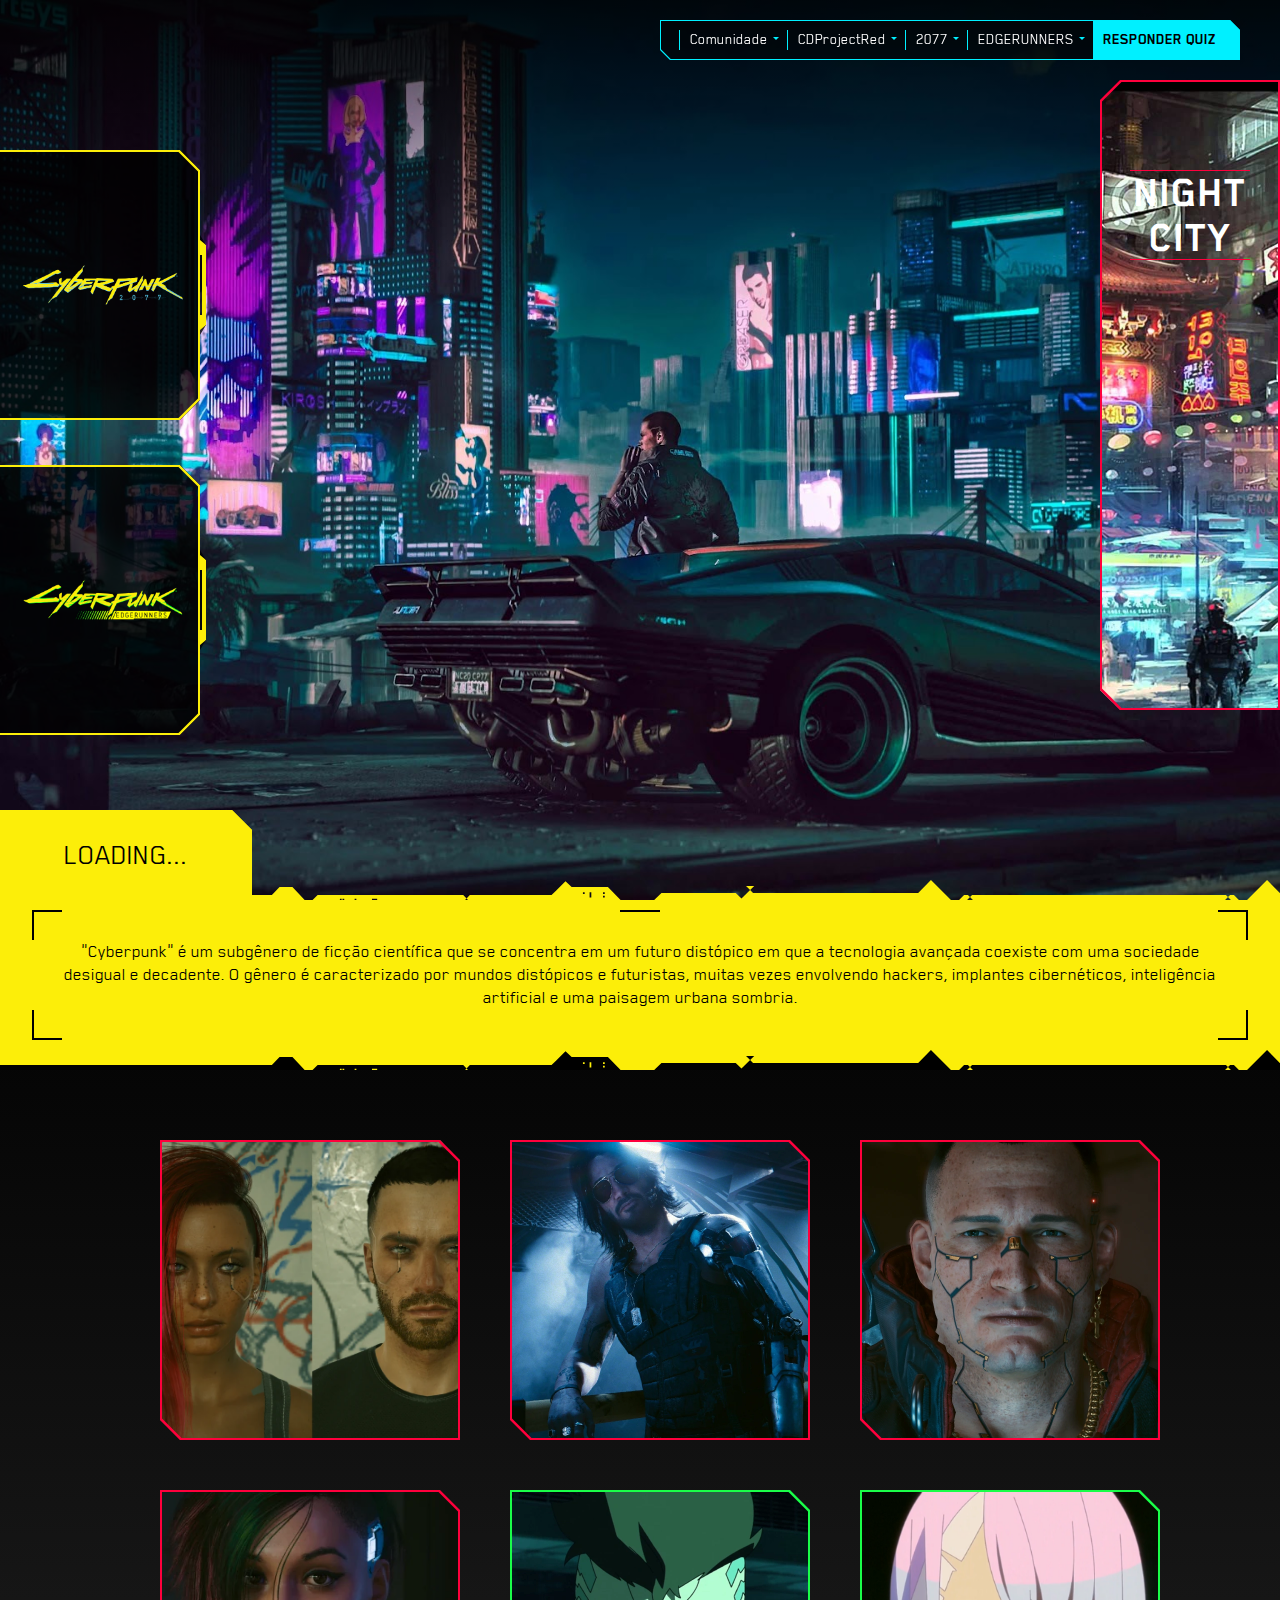
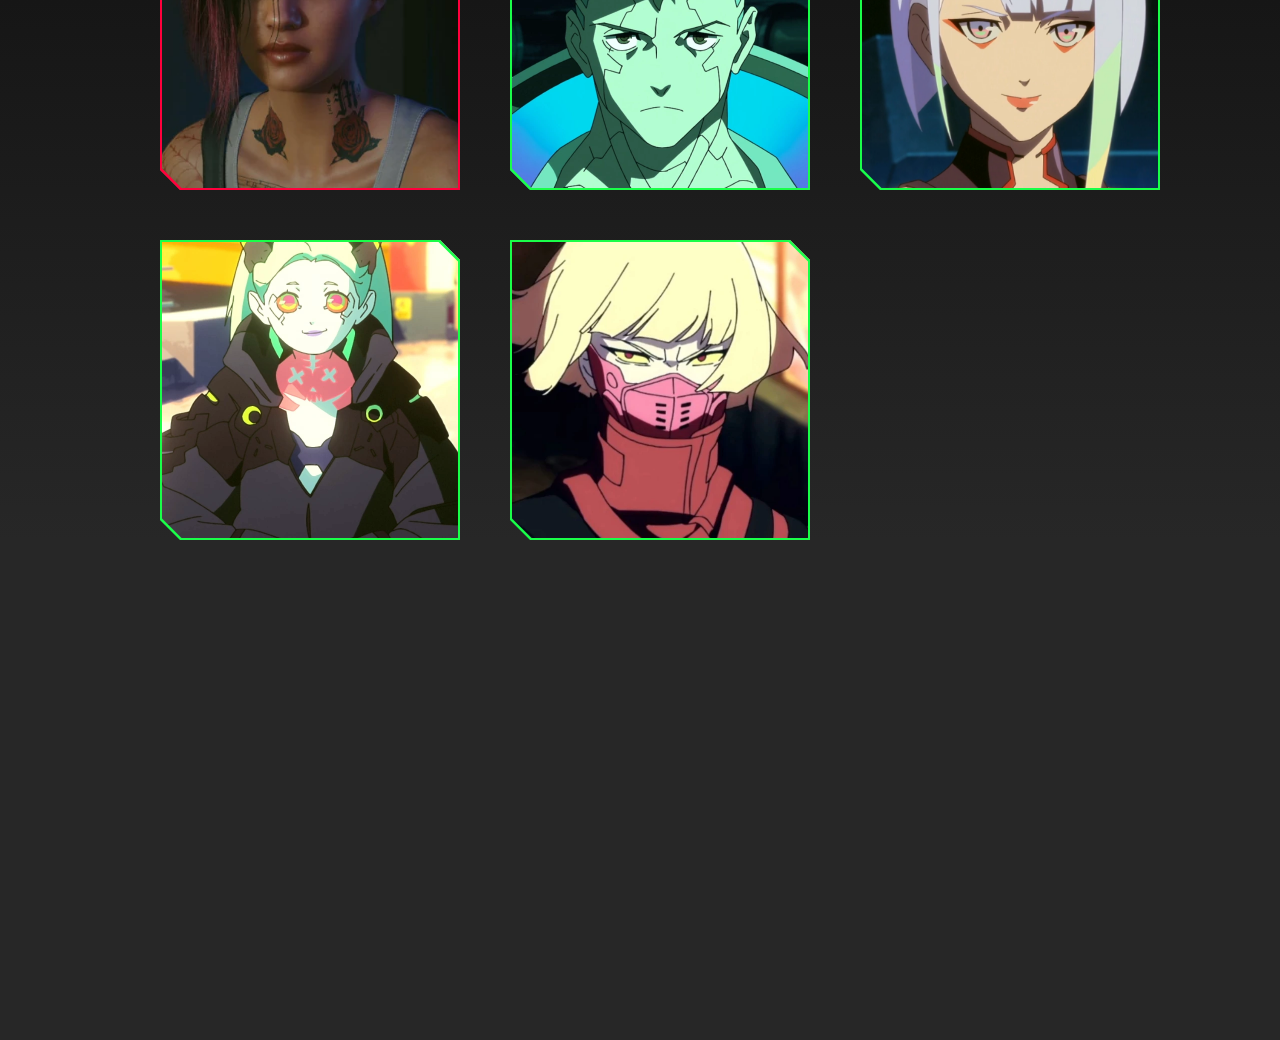
==== commit 07ec7fcc: "d" ====
--- a/index.html
+++ b/index.html
@@ -51,7 +51,7 @@
                 <div>
                     <div class="esquerda">
                         <img src="img/logo-2077.png" alt="LOGO DO CYBERPUNK 2077">
-                        <a href="https://google.com" class="bb">
+                        <a href="2077/index.html" class="bb">
                             SAIBA MAIS
                             <span>SAIBA MAIS</span>
                         </a>
@@ -75,7 +75,7 @@
             </div>
             <div id="lateral">
                 <h1>NIGHT CITY</h1>
-                <a href="#">DESCUBRA</a>
+                <a href="nightcity/index.html">DESCUBRA</a>
                 <div class="textonightcity">
                     <p>
                         Night City possui amplas avenidas e densos arranha-céus urbanos que abrigam milhões de habitantes. Funciona como um estado independente, ostentando oficialmente o título de Cidade Livre, com a Corporação Arasaka exercendo uma forte influência sobre ela. A metrópole é considerada um local emocionante e empolgante para visitar, assim como um lugar interessante e vibrante para viver para aqueles com recursos, e um cenário infernal para os marginalizados da cidade. Seu slogan mundialmente famoso é "A Cidade dos Sonhos", originalmente alterado de "Cidade à Beira do Amanhã". Em 2077, Night City foi eleita o "Pior lugar para se viver na América".
--- a/main.css
+++ b/main.css
@@ -440,17 +440,21 @@
     margin: 10vh auto 10vh 0;
 }
 .selecionar > div {
-    width: 20rem;
+    width: 20.6rem;
     height: 30vh;
     display: flex;
     align-items: center;
     background-color: rgba(0, 0, 0, 0.8);
     clip-path: polygon(
         0 0,
-        calc(100% - 20px) 0,
-        100% 20px,
-        100% calc(100% - 20px),
-        calc(100% - 20px) 100%,
+        calc(100% - 20px - .6rem) 0,
+        calc(100% - .6rem) 20px,
+        calc(100% - .6rem) calc(50% - 5rem),
+        100% calc(50% - 4rem),
+        100% calc(50% + 4rem),
+        calc(100% - .6rem) calc(50% + 5rem),
+        calc(100% - .6rem) calc(100% - 20px),
+        calc(100% - 20px - .6rem) 100%,
         0 100%
     );
     position: relative;
@@ -519,19 +523,31 @@
     height: inherit;
     clip-path: polygon(
         0 0,
-        calc(100% - 20px) 0,
-        100% 20px,
-        100% calc(100% - 20px),
-        calc(100% - 20px) 100%,
+        calc(100% - 20px - .6rem) 0,
+        calc(100% - .6rem) 20px,
+        calc(100% - .6rem) calc(50% - 4.5rem),
+        100% calc(50% - 4rem),
+        100% calc(50% + 4rem),
+        calc(100% - .6rem) calc(50% + 4.5rem),
+        calc(100% - .6rem) calc(100% - 20px),
+        calc(100% - 20px - .6rem) 100%,
         0 100%,
         0 0,
         
         0 2px,
         0 calc(100% - 2px),
-        calc(100% - 21.5px) calc(100% - 2px),
-        calc(100% - 2px) calc(100% - 21.5px),
-        calc(100% - 2px) 21.5px,
-        calc(100% - 21.5px) 2px,
+        calc(100% - 21.5px - .6rem) calc(100% - 2px),
+        calc(100% - 2px - .6rem) calc(100% - 21.5px),
+
+        calc(100% - 2px - .6rem) calc(50% + 3rem),
+        calc(100% - .4rem) calc(50% + 3rem),
+        calc(100% - .4rem) calc(50% - 3rem),
+        calc(100% - .6rem) calc(50% - 3rem),
+        calc(100% - .6rem) calc(50% + 3rem),
+        calc(100% - 2px - .6rem) calc(50% + 3rem),
+
+        calc(100% - 2px - .6rem) 21.5px,
+        calc(100% - 21.5px - .6rem) 2px,
         0 2px);
     background-color: var(--cor-amarelo);
 }
@@ -676,11 +692,11 @@
     z-index: inherit;
 }
 #lateral a {
-    display: block;
+    display: flex;
     color: var(--cor-ciano);
     text-decoration: none;
-    width: 27vh;
-    height: 6vh;
+    width: 20rem;
+    height: 4rem;
     margin: auto;
     margin-top: 30vh;
     background-color: rgba(0, 0, 0, 0.8);
@@ -689,10 +705,11 @@
     calc(100% - 3vh) 100%,
     0 100%);
     transition: .5s;
-    font-size: 1.8vh;
+    font-size: 1.5rem;
     text-align: center;
+    justify-content: center;
     position: relative;
-    line-height: 6vh;
+    line-height: 4rem;
     opacity: 0;
     z-index: 2;
 }
@@ -726,16 +743,17 @@
     left: 0;
     background-color: var(--cor-ciano);
     clip-path: polygon(
-        5vh 2vh,
-        calc(5vh + 1px) 2vh,
-        calc(5vh + 1px) 4vh,
-        5vh 4vh,
-        5vh 2vh,
+        5vh 1rem,
+        calc(5vh + 1px) 1rem,
+        calc(5vh + 1px) calc(100% - 1rem),
+        5vh calc(100% - 1rem),
+        5vh 1rem,
         
-        calc(100% - 5vh - 1px) 2vh,
-        calc(100% - 5vh - 1px) 4vh,
-        calc(100% - 5vh) 4vh,
-        calc(100% - 5vh) 2vh);
+        calc(100% - 5vh - 1px) 1rem,
+        calc(100% - 5vh - 1px) calc(100% - 1rem),
+        calc(100% - 5vh) calc(100% - 1rem),
+        calc(100% - 5vh) 1rem
+    );
     opacity: 0;
     z-index: inherit;
 }
